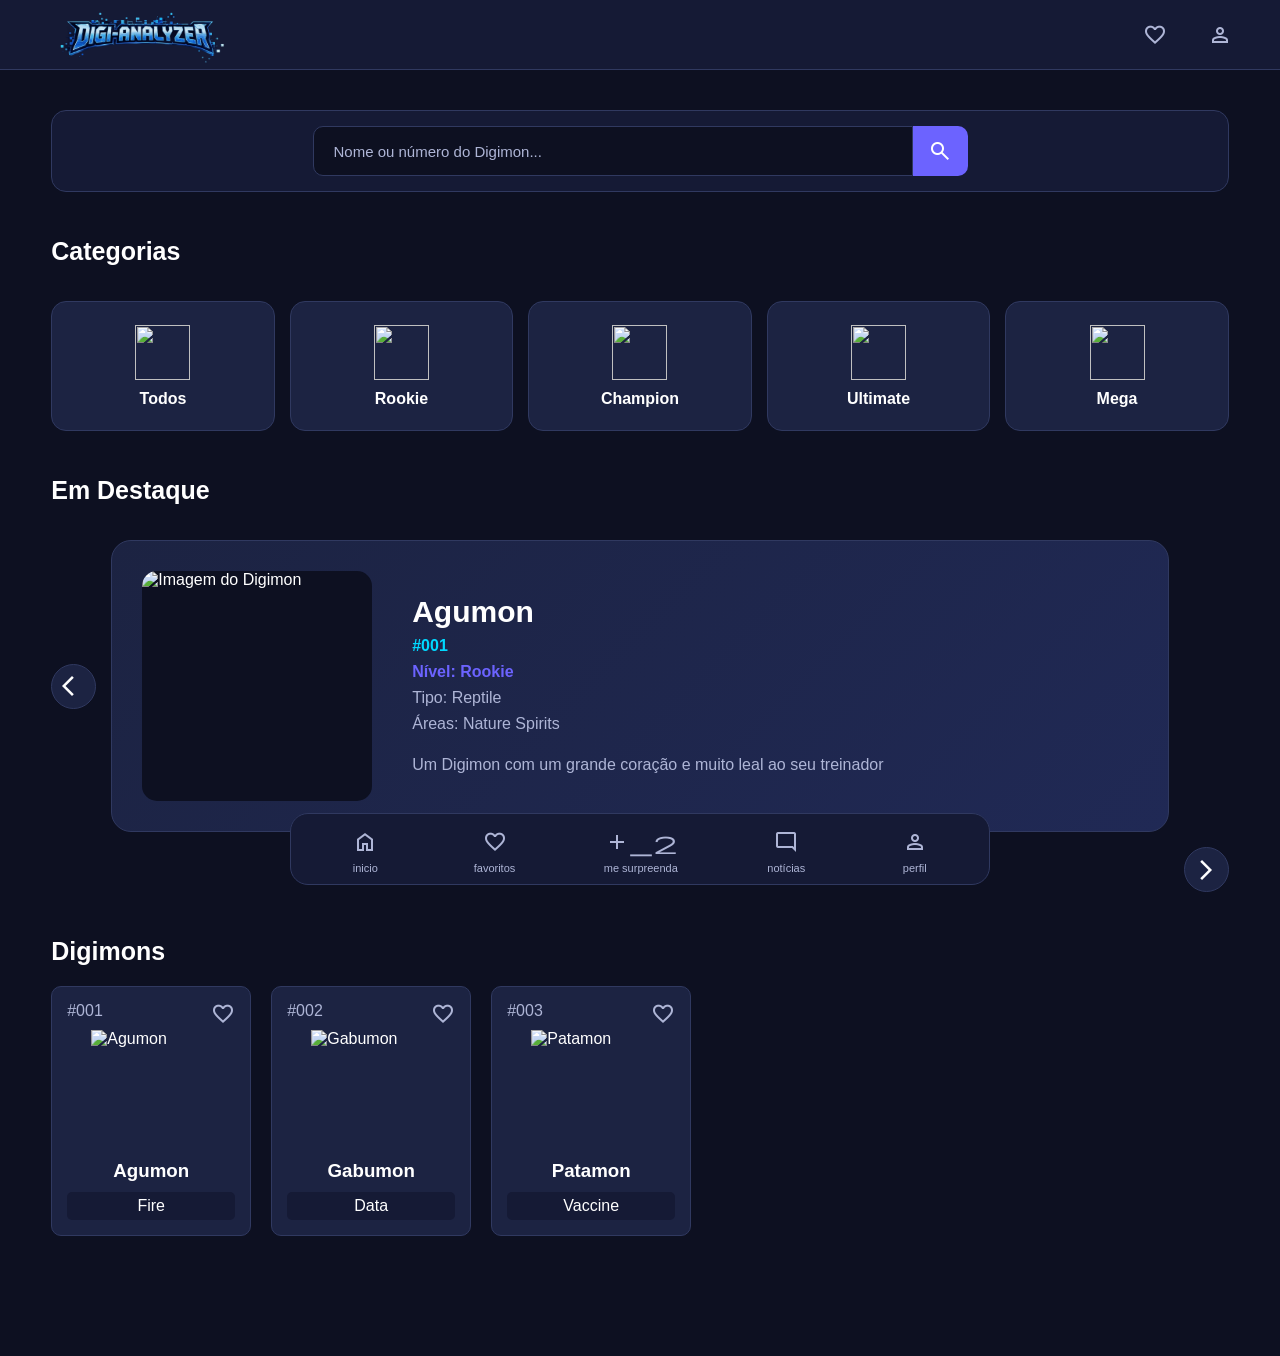
==== src/index.html @ b36a8771 "adicionando css" ====
<!doctype html>
<html lang="pt-BR">
  <head>
    <meta charset="UTF-8" />
    <meta name="viewport" content="width=device-width, initial-scale=1.0" />
    <link
      rel="stylesheet"
      href="https://fonts.googleapis.com/css2?family=Material+Symbols+Outlined"
    />
    <link rel="stylesheet" href="css/index/global.css" />
    <link rel="stylesheet" href="css/index/inicio.css" />
    <link rel="stylesheet" href="css/index/responsivo.css" />
    <title>Digi-Analyzer - Digimon</title>

    <link rel="icon" type="image/png" href="assets/logo_aba_site/logo.png"/>
  </head>

  <body>
    <div class="favorite-person">
      <img src="./assets/logo_site/logodigi.png" alt="logo">

      <ul class="favorite-person-lista">
        <li>
          <a href="#favoritos">
            <span class="material-symbols-outlined">favorite</span>
          </a>
        </li>

        <li>
          <a href="#perfil">
            <span class="material-symbols-outlined">person</span>
          </a>
        </li>
      </ul>
    </div>

    <main class="inicio" id="inicio">
      <div class="content-busca">
        <input type="text" placeholder="Nome ou número do Digimon..." />
        <button type="button" class="material-symbols-outlined">search</button>
      </div>

      <div class="content-categorias">
        <h1>Categorias</h1>

        <div class="categorias">
          <img src="" alt="" />
          <h2>Todos</h2>
        </div>

        <div class="categorias">
          <img src="" alt="" />
          <h2>Rookie</h2>
        </div>

        <div class="categorias">
          <img src="" alt="" />
          <h2>Champion</h2>
        </div>

        <div class="categorias">
          <img src="" alt="" />
          <h2>Ultimate</h2>
        </div>

        <div class="categorias">
          <img src="" alt="" />
          <h2>Mega</h2>
        </div>
      </div>

      <div class="content-destaque">
        <h1>Em Destaque</h1>

        <button type="button" class="material-symbols-outlined">
          arrow_back_ios
        </button>

        <div class="card-destaque">
          <img src="" alt="Imagem do Digimon" />

          <div class="info-destaque">
            <h3>Agumon</h3>
            <p class="id-digimon">#001</p>
            <p class="cat-digimon">Nível: Rookie</p>
            <p>Tipo: Reptile</p>
            <p>Áreas: Nature Spirits</p>
            <p class="descr-digimon">
              Um Digimon com um grande coração e muito leal ao seu treinador
            </p>
          </div>
        </div>

        <div class="indicadores">
          <div class="bolinha ativa"></div>
          <div class="bolinha"></div>
          <div class="bolinha"></div>
        </div>

        <button type="button" class="material-symbols-outlined">
          arrow_forward_ios
        </button>
      </div>

      <div class="content-digimon">
        <h1>Digimons</h1>

        <div class="cards-digimons">
          <a href="./detalhes.html" class="card-digimon">
            <p class="id-digimon">#001</p>
            <span class="material-symbols-outlined">favorite</span>
            <img src="" alt="Agumon">
            <h3 class="nome-digimon">Agumon</h3>
            <div class="atributo">Fire</div>
          </a>

          <a href="detalhes.html" class="card-digimon">
            <p class="id-digimon">#002</p>
            <span class="material-symbols-outlined">favorite</span>
            <img src="" alt="Gabumon">
            <h3 class="nome-digimon">Gabumon</h3>
            <div class="atributo">Data</div>
          </a>

          <a href="./detalhes.html" class="card-digimon">
            <p class="id-digimon">#003</p>
            <span class="material-symbols-outlined">favorite</span>
            <img src="" alt="Patamon" />
            <h3 class="nome-digimon">Patamon</h3>
            <div class="atributo">Vaccine</div>
          </a>
        </div>
      </div>
    </main>

    <nav class="navegacao">
      <ul class="navegacao-lista">
        <li>
          <a class="material-symbols-outlined" href="#inicio">home</a>inicio
        </li>
        <li>
          <a class="material-symbols-outlined" href="#favoritos">favorite</a>favoritos
        </li>
        <li>
          <a class="material-symbols-outlined" href="#surpreenda">add_2</a>me surpreenda
        </li>
        <li>
          <a class="material-symbols-outlined" href="#">mode_comment</a>notícias
        </li>
        <li><a class="material-symbols-outlined" href="#">person</a>perfil</li>
      </ul>
    </nav>

    <script src="./js/script.js"></script>
  </body>
</html>
---- src/css/index/global.css ----
* {
    margin: 0;
    padding: 0;
    box-sizing: border-box;
    font-family: 'Segoe UI', Tahoma, Geneva, Verdana, sans-serif;
}

:root{
--fundo: #0d1021;
--fundo-secundario: #151a35;
--card: #1c2342;
--card-hover: #252e55;

--primaria: #6c63ff;
--secundaria: #00d9ff;

--texto: #ffffff;
--texto-secundario: #aeb5d6;

--borda: #303960;
}

html{
    scroll-behavior: smooth;
}

body{
    background-color: var(--fundo);
    color: var(--texto);
    min-height: 100vh;
}

a{
    text-decoration: none;
    color: inherit;
}

button, input{
    font-family: inherit;
}

button{
    cursor: pointer;
}

img{
    max-width: 100%;
    display: block;
}
---- src/css/index/inicio.css ----
.favorite-person {
    height: 70px;
    padding: 0 40px;
    display: flex;
    align-items: center;
    justify-content: space-between;
    background-color: var(--fundo-secundario);
    border-bottom: 1px solid var(--borda);
    position: sticky;
    top: 0;
    z-index: 100;
}

.favorite-person img {
    width: 200px;
    height: 150px;
    margin-bottom: 15px;
}

.favorite-person-lista {
    display: flex;
    align-items: center;
    gap: 25px;
    list-style: none;
}

.favorite-person-lista a {
    display: flex;
    align-items: center;
    justify-content: center;
    width: 40px;
    height: 40px;
    border-radius: 10px;
    color: var(--texto-secundario);
    transition: 0.2s;
}

.favorite-person-lista a:hover {
    color: var(--secundaria);
    background-color: var(--card);
    transform: translateY(-2px);
}

.inicio {
    width: min(1200px, 92%);
    margin: 0 auto;
    padding: 40px 0 120px;
}

.content-busca {
    width: 100%;
    min-height: 80px;
    display: flex;
    align-items: center;
    justify-content: center;
    background-color: var(--fundo-secundario);
    border: 1px solid var(--borda);
    border-radius: 15px;
    padding: 15px;
}

.content-busca input {
    width: min(600px, 80%);
    height: 50px;
    padding: 0 20px;
    border: 1px solid var(--borda);
    border-radius: 10px 0 0 10px;
    background-color: var(--fundo);
    color: var(--texto);
    outline: none;
    font-size: 15px;
    transition: 0.2s;
}

.content-busca input::placeholder {
    color: var(--texto-secundario);
}

.content-busca input:focus {
    border-color: var(--secundaria);
    box-shadow: 0 0 0 2px rgba(0, 217, 255, 0.1);
}

.content-busca button {
    width: 55px;
    height: 50px;
    border: none;
    border-radius: 0 10px 10px 0;
    background-color: var(--primaria);
    color: white;
    cursor: pointer;
    transition: 0.2s;
}

.content-busca button:hover {
    background-color: var(--secundaria);
    color: var(--fundo);
}

.content-categorias, .content-destaque, .content-digimon {
    margin-top: 45px;
}

.content-categorias h1, .content-destaque h1, .content-digimon h1 {
    margin-bottom: 20px;
    font-size: 25px;
    font-weight: 700;
}

.content-categorias {
    display: flex;
    flex-wrap: wrap;
    gap: 15px;
}

.content-categorias > h1 {
    width: 100%;
}

.categorias {
    flex: 1;
    min-width: 140px;
    height: 130px;
    display: flex;
    flex-direction: column;
    align-items: center;
    justify-content: center;
    gap: 10px;
    background-color: var(--card);
    border: 1px solid var(--borda);
    border-radius: 15px;
    cursor: pointer;
    transition: 0.25s;
}

.categorias img {
    width: 55px;
    height: 55px;
    object-fit: contain;
}

.categorias h2 {
    font-size: 16px;
    font-weight: 600;
}

.categorias:hover {
    background-color: var(--card-hover);
    border-color: var(--primaria);
    transform: translateY(-5px);
}

.content-destaque {
    position: relative;
    display: grid;
    grid-template-columns: 45px 1fr 45px;
    align-items: center;
    gap: 15px;
}

.content-destaque > h1 {
    grid-column: 1 / -1;
}

.card-destaque {
    grid-column: 2;
    min-height: 280px;
    display: flex;
    align-items: center;
    padding: 30px;
    gap: 40px;
    background: linear-gradient(135deg, var(--card), #202955);
    border: 1px solid var(--borda);
    border-radius: 20px;
    overflow: hidden;
}

.card-destaque > img {
    width: 230px;
    height: 230px;
    object-fit: contain;
    background-color: var(--fundo);
    border-radius: 15px;
}

.info-destaque {
    flex: 1;
}

.info-destaque h3 {
    font-size: 30px;
    margin-bottom: 5px;
}

.info-destaque p {
    color: var(--texto-secundario);
    margin-top: 8px;
}

.info-destaque .id-digimon {
    color: var(--secundaria);
    font-weight: 600;
}

.info-destaque .cat-digimon {
    color: var(--primaria);
    font-weight: 600;
}

.info-destaque .descr-digimon {
    margin-top: 20px;
    line-height: 1.5;
}

.content-destaque > button {
    width: 45px;
    height: 45px;
    border: 1px solid var(--borda);
    border-radius: 50%;
    background-color: var(--card);
    color: var(--texto);
    cursor: pointer;
    transition: 0.2s;
}

.content-destaque > button:first-of-type {
    grid-column: 1;
}

.content-destaque > button:last-of-type {
    grid-column: 3;
}

.content-destaque > button:hover {
    background-color: var(--primaria);
    border-color: var(--primaria);
}

.indicadores {
    grid-column: 2;
    display: flex;
    justify-content: center;
    gap: 8px;
    margin-top: 10px;
}

.bolinha {
    width: 8px;
    height: 8px;
    border-radius: 50%;
    background-color: var(--borda);
    transition: 0.2s;
}

.bolinha.ativa {
    width: 22px;
    border-radius: 10px;
    background-color: var(--secundaria);
}

.cards-digimons {
    display: flex;
    flex-wrap: wrap;
    gap: 20px;
}

.card-digimon {
    width: 200px;
    padding: 15px;
    border: 1px solid var(--borda);
    border-radius: 10px;
    background-color: var(--card);
    text-decoration: none;
    color: var(--texto);
    position: relative;
    transition: 0.2s;
}

.card-digimon:hover {
    border-color: var(--primaria);
    transform: translateY(-3px);
}

.card-digimon .id-digimon {
    margin-bottom: 10px;
    color: var(--texto-secundario);
}

.card-digimon span {
    position: absolute;
    right: 15px;
    top: 15px;
    color: var(--texto-secundario);
}

.card-digimon img {
    display: block;
    width: 120px;
    height: 120px;
    object-fit: contain;
    margin: 10px auto;
}

.card-digimon .nome-digimon {
    text-align: center;
    margin: 10px 0;
}

.card-digimon .atributo {
    text-align: center;
    border-radius: 5px;
    padding: 5px;
    background-color: var(--fundo-secundario);
}

.navegacao {
    position: fixed;
    left: 50%;
    bottom: 15px;
    transform: translateX(-50%);
    width: min(700px, 90%);
    background-color: var(--fundo-secundario);
    border: 1px solid var(--borda);
    border-radius: 18px;
    padding: 10px;
    z-index: 200;
    backdrop-filter: blur(10px);
}

.navegacao-lista {
    display: flex;
    justify-content: space-around;
    align-items: center;
    list-style: none;
}

.navegacao-lista li {
    display: flex;
    flex-direction: column;
    align-items: center;
    gap: 3px;
    color: var(--texto-secundario);
    font-size: 11px;
}

.navegacao-lista a {
    width: 40px;
    height: 35px;
    display: flex;
    justify-content: center;
    align-items: center;
    border-radius: 10px;
    color: var(--texto-secundario);
    transition: 0.2s;
}

.navegacao-lista a:hover {
    color: var(--secundaria);
    background-color: var(--card);
}
---- src/css/index/responsivo.css ----
@media (max-width: 900px) {
    .inicio {
        width: 90%;
    }

    .cards-digimons {
        grid-template-columns: repeat(2, 1fr);
    }

    .card-destaque {
        padding: 20px;
        gap: 25px;
    }

    .card-destaque>img {
        width: 180px;
        height: 180px;
    }
}

@media (max-width: 600px) {
    .favorite-person {
        height: 60px;
        padding: 0 20px;
    }

    .favorite-person h1 {
        font-size: 20px;
    }

    .favorite-person-lista {
        gap: 5px;
    }

    .inicio {
        width: 92%;
        padding-top: 25px;
    }


    .content-busca {
        padding: 10px;
    }

    .content-busca input {
        width: calc(100% - 50px);
        padding: 0 12px;
        font-size: 13px;
    }

    .content-busca button {
        width: 50px;
    }


    .categorias {
        min-width: calc(50% - 8px);
        height: 110px;
    }


    .content-destaque {
        display: flex;
        flex-wrap: wrap;
        justify-content: center;
    }

    .content-destaque>h1 {
        width: 100%;
    }

    .card-destaque {
        width: 100%;
        flex-direction: column;
        text-align: center;
        padding: 20px;
        gap: 15px;
    }

    .card-destaque>img {
        width: 160px;
        height: 160px;
    }

    .info-destaque h3 {
        font-size: 25px;
    }

    .content-destaque>button {
        width: 40px;
        height: 40px;
    }

    .indicadores {
        width: 100%;
        order: 5;
    }


    .cards-digimons {
        grid-template-columns: 1fr;
    }

    .card-digimon {
        min-height: 280px;
    }


    .navegacao {
        bottom: 8px;
        width: 94%;
    }

    .navegacao-lista li {
        font-size: 9px;
    }

    .navegacao-lista a {
        width: 35px;
        height: 30px;
    }
}
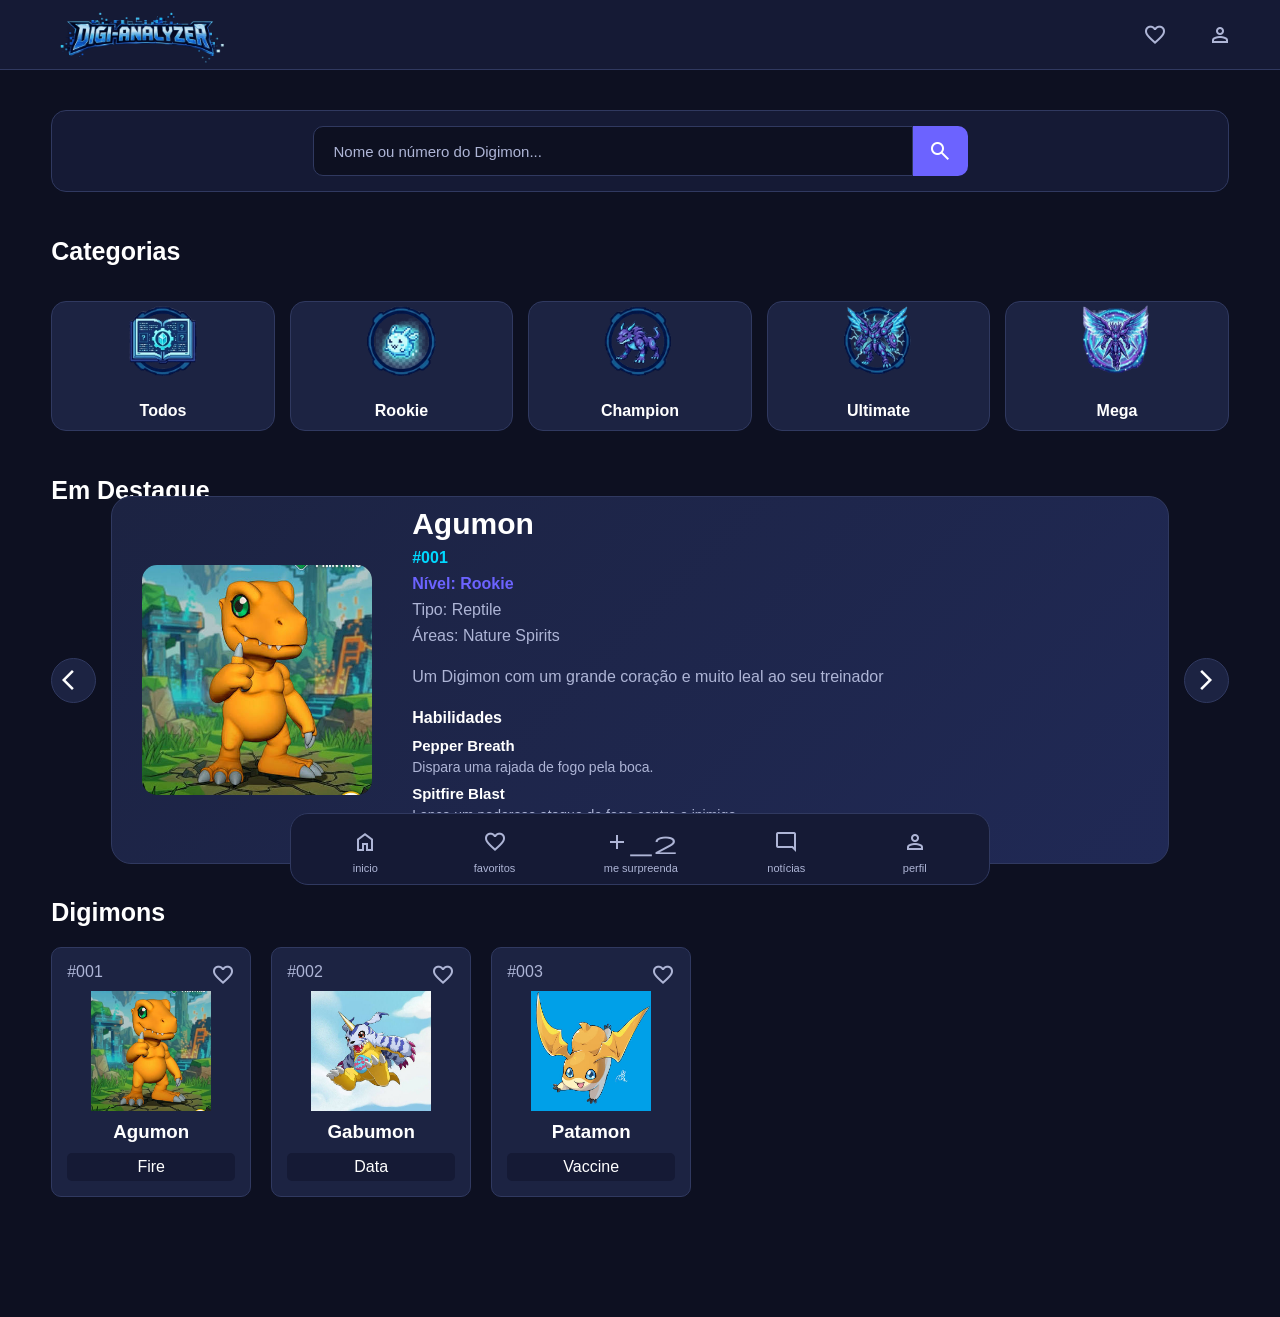
==== commit 0973c0dd: "adicionando imagens e melhorando css" ====
--- a/src/index.html
+++ b/src/index.html
@@ -12,12 +12,12 @@
     <link rel="stylesheet" href="css/index/responsivo.css" />
     <title>Digi-Analyzer - Digimon</title>
 
-    <link rel="icon" type="image/png" href="assets/logo_aba_site/logo.png"/>
+    <link rel="icon" type="image/png" href="assets/logo_aba_site/logo.png" />
   </head>
 
   <body>
     <div class="favorite-person">
-      <img src="./assets/logo_site/logodigi.png" alt="logo">
+      <img src="./assets/logo_site/logodigi.png" alt="logo" />
 
       <ul class="favorite-person-lista">
         <li>
@@ -44,27 +44,27 @@
         <h1>Categorias</h1>
 
         <div class="categorias">
-          <img src="" alt="" />
+          <img src="./assets/categorias/todos.png" alt="todos" />
           <h2>Todos</h2>
         </div>
 
         <div class="categorias">
-          <img src="" alt="" />
+          <img src="./assets/categorias/rookie.png" alt="Rookie" />
           <h2>Rookie</h2>
         </div>
 
         <div class="categorias">
-          <img src="" alt="" />
+          <img src="./assets/categorias/champion.png" alt="Champion" />
           <h2>Champion</h2>
         </div>
 
         <div class="categorias">
-          <img src="" alt="" />
+          <img src="./assets/categorias/ultimate.png" alt="Ultimate" />
           <h2>Ultimate</h2>
         </div>
 
         <div class="categorias">
-          <img src="" alt="" />
+          <img src="./assets/categorias/mega.png" alt="Mega" />
           <h2>Mega</h2>
         </div>
       </div>
@@ -77,7 +77,7 @@
         </button>
 
         <div class="card-destaque">
-          <img src="" alt="Imagem do Digimon" />
+          <img src="./assets/images/agumon.png" alt="Imagem do Digimon" />
 
           <div class="info-destaque">
             <h3>Agumon</h3>
@@ -88,6 +88,21 @@
             <p class="descr-digimon">
               Um Digimon com um grande coração e muito leal ao seu treinador
             </p>
+
+            <div class="habilidades">
+              <h4>Habilidades</h4>
+
+              <div class="habilidade">
+                <h5>Pepper Breath</h5>
+                <p>Dispara uma rajada de fogo pela boca.</p>
+              </div>
+
+              <div class="habilidade">
+                <h5>Spitfire Blast</h5>
+                <p>Lança um poderoso ataque de fogo contra o inimigo.</p>
+              </div>
+            </div>
+            
           </div>
         </div>
 
@@ -109,7 +124,7 @@
           <a href="./detalhes.html" class="card-digimon">
             <p class="id-digimon">#001</p>
             <span class="material-symbols-outlined">favorite</span>
-            <img src="" alt="Agumon">
+            <img src="./assets/images/agumon.png" alt="Agumon" />
             <h3 class="nome-digimon">Agumon</h3>
             <div class="atributo">Fire</div>
           </a>
@@ -117,7 +132,7 @@
           <a href="detalhes.html" class="card-digimon">
             <p class="id-digimon">#002</p>
             <span class="material-symbols-outlined">favorite</span>
-            <img src="" alt="Gabumon">
+            <img src="./assets/images/gabumon.png" alt="Gabumon" />
             <h3 class="nome-digimon">Gabumon</h3>
             <div class="atributo">Data</div>
           </a>
@@ -125,7 +140,7 @@
           <a href="./detalhes.html" class="card-digimon">
             <p class="id-digimon">#003</p>
             <span class="material-symbols-outlined">favorite</span>
-            <img src="" alt="Patamon" />
+            <img src="./assets/images/patamon.png" alt="Patamon" />
             <h3 class="nome-digimon">Patamon</h3>
             <div class="atributo">Vaccine</div>
           </a>
@@ -139,10 +154,12 @@
           <a class="material-symbols-outlined" href="#inicio">home</a>inicio
         </li>
         <li>
-          <a class="material-symbols-outlined" href="#favoritos">favorite</a>favoritos
+          <a class="material-symbols-outlined" href="#favoritos">favorite</a
+          >favoritos
         </li>
         <li>
-          <a class="material-symbols-outlined" href="#surpreenda">add_2</a>me surpreenda
+          <a class="material-symbols-outlined" href="#surpreenda">add_2</a>me
+          surpreenda
         </li>
         <li>
           <a class="material-symbols-outlined" href="#">mode_comment</a>notícias
--- a/src/css/index/inicio.css
+++ b/src/css/index/inicio.css
@@ -134,14 +134,16 @@
 }
 
 .categorias img {
-    width: 55px;
-    height: 55px;
+    width: 200px;
+    height: 200px;
     object-fit: contain;
+    overflow: hidden;
 }
 
 .categorias h2 {
     font-size: 16px;
     font-weight: 600;
+    margin-bottom: 10px;
 }
 
 .categorias:hover {
@@ -154,6 +156,7 @@
     position: relative;
     display: grid;
     grid-template-columns: 45px 1fr 45px;
+    grid-template-rows: auto 280px auto;
     align-items: center;
     gap: 15px;
 }
@@ -164,6 +167,7 @@
 
 .card-destaque {
     grid-column: 2;
+    grid-row: 2;
     min-height: 280px;
     display: flex;
     align-items: center;
@@ -185,6 +189,7 @@
 
 .info-destaque {
     flex: 1;
+    margin-top: -20px;
 }
 
 .info-destaque h3 {
@@ -212,6 +217,28 @@
     line-height: 1.5;
 }
 
+.habilidades {
+    margin-top: 20px;
+}
+
+.habilidades h4 {
+    margin-bottom: 10px;
+}
+
+.habilidade {
+    margin-bottom: 10px;
+}
+
+.habilidade h5 {
+    margin-bottom: 5px;
+    font-size: 15px;
+}
+
+.habilidade p {
+    margin-top: 0;
+    font-size: 14px;
+}
+
 .content-destaque > button {
     width: 45px;
     height: 45px;
@@ -225,10 +252,12 @@
 
 .content-destaque > button:first-of-type {
     grid-column: 1;
+    grid-row: 2;
 }
 
 .content-destaque > button:last-of-type {
     grid-column: 3;
+    grid-row: 2;
 }
 
 .content-destaque > button:hover {
@@ -242,6 +271,7 @@
     justify-content: center;
     gap: 8px;
     margin-top: 10px;
+    grid-row: 3;
 }
 
 .bolinha {
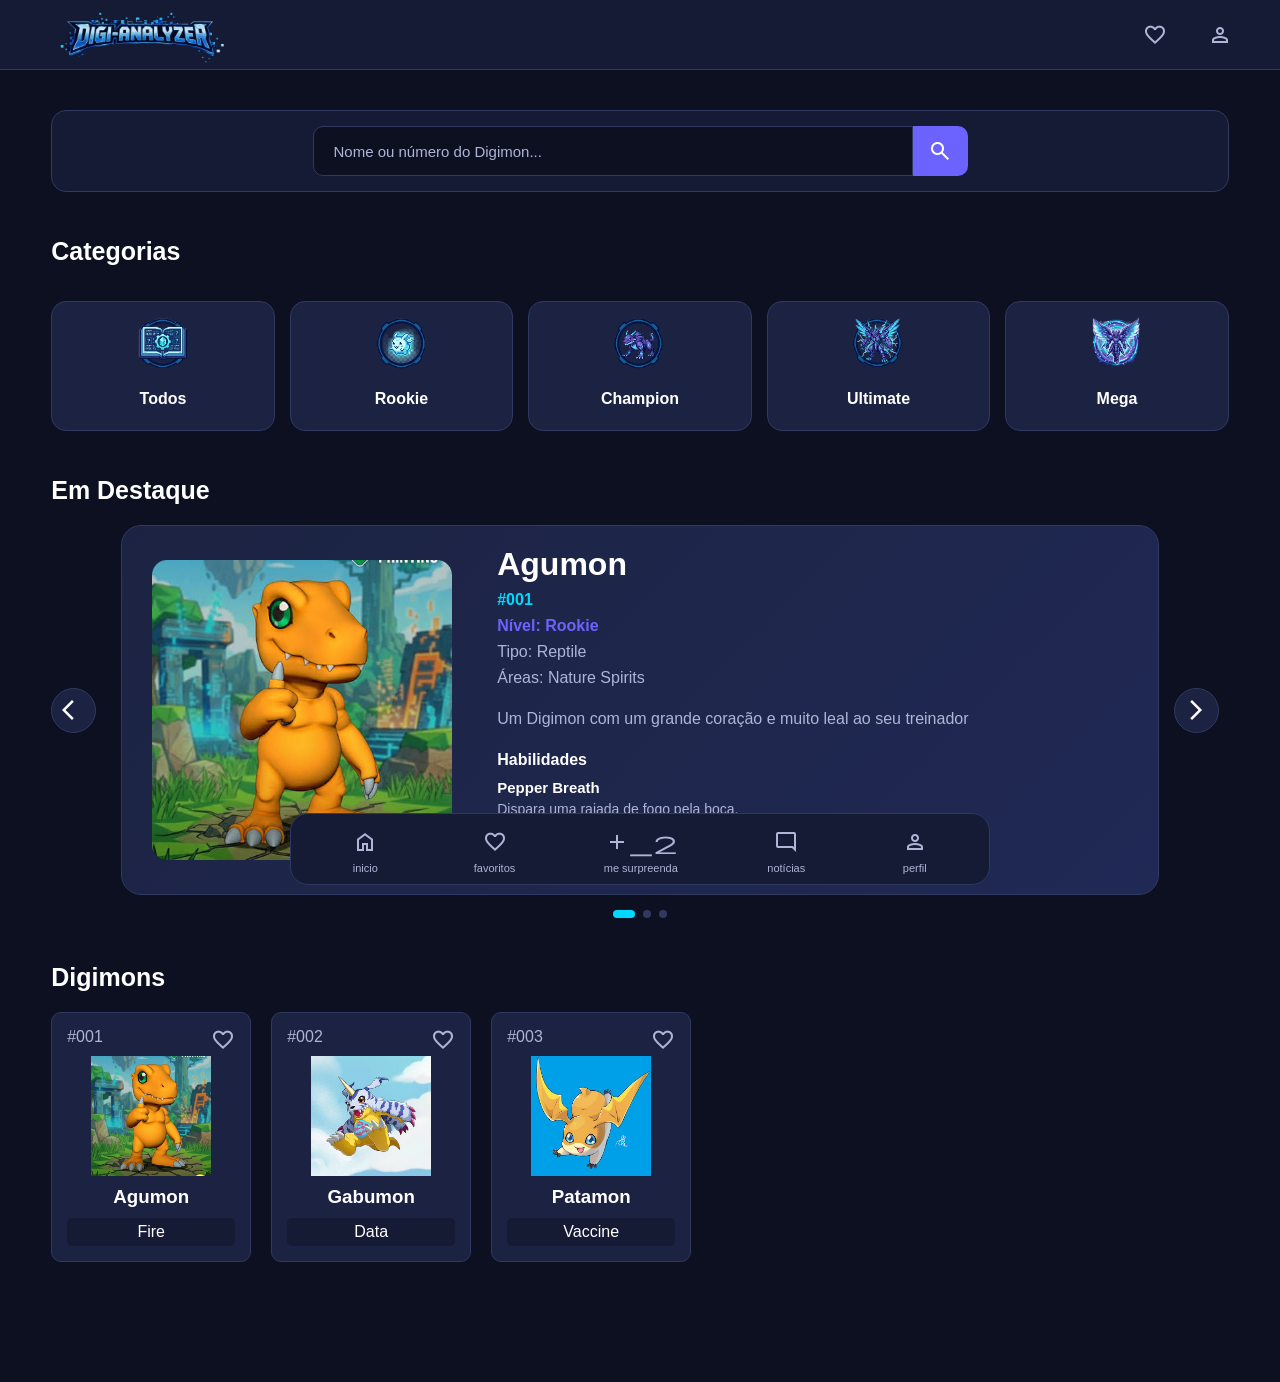
==== commit b4f8e6de: "ajustando responsividade das páginas e adicionando o css do detalhes.html" ====
--- a/src/index.html
+++ b/src/index.html
@@ -72,7 +72,7 @@
       <div class="content-destaque">
         <h1>Em Destaque</h1>
 
-        <button type="button" class="material-symbols-outlined">
+        <button type="button" class="material-symbols-outlined botao-anterior">
           arrow_back_ios
         </button>
 
@@ -83,8 +83,8 @@
             <h3>Agumon</h3>
             <p class="id-digimon">#001</p>
             <p class="cat-digimon">Nível: Rookie</p>
-            <p>Tipo: Reptile</p>
-            <p>Áreas: Nature Spirits</p>
+            <p class="tipo-digimon">Tipo: Reptile</p>
+            <p class="areas-digimon">Áreas: Nature Spirits</p>
             <p class="descr-digimon">
               Um Digimon com um grande coração e muito leal ao seu treinador
             </p>
@@ -112,7 +112,7 @@
           <div class="bolinha"></div>
         </div>
 
-        <button type="button" class="material-symbols-outlined">
+        <button type="button" class="material-symbols-outlined botao-proximo">
           arrow_forward_ios
         </button>
       </div>
@@ -170,4 +170,4 @@
 
     <script src="./js/script.js"></script>
   </body>
-</html>
+</html>
--- a/src/css/index/inicio.css
+++ b/src/css/index/inicio.css
@@ -134,10 +134,9 @@
 }
 
 .categorias img {
-    width: 200px;
-    height: 200px;
+    width: 65px;
+    height: 65px;
     object-fit: contain;
-    overflow: hidden;
 }
 
 .categorias h2 {
@@ -155,24 +154,28 @@
 .content-destaque {
     position: relative;
     display: grid;
-    grid-template-columns: 45px 1fr 45px;
-    grid-template-rows: auto 280px auto;
-    align-items: center;
-    gap: 15px;
+    grid-template-columns: 55px minmax(0, 1fr) 55px;
+    grid-template-rows: auto 370px auto;
+    align-items: center;
+    column-gap: 15px;
+    row-gap: 15px;
 }
 
 .content-destaque > h1 {
-    grid-column: 1 / -1;
+    grid-column: 1 / 4;
+    grid-row: 1;
+    margin: 0 0 5px;
 }
 
 .card-destaque {
     grid-column: 2;
     grid-row: 2;
-    min-height: 280px;
+    width: 100%;
+    height: 370px;
     display: flex;
     align-items: center;
     padding: 30px;
-    gap: 40px;
+    gap: 45px;
     background: linear-gradient(135deg, var(--card), #202955);
     border: 1px solid var(--borda);
     border-radius: 20px;
@@ -180,8 +183,9 @@
 }
 
 .card-destaque > img {
-    width: 230px;
-    height: 230px;
+    width: 300px;
+    height: 300px;
+    flex-shrink: 0;
     object-fit: contain;
     background-color: var(--fundo);
     border-radius: 15px;
@@ -189,11 +193,11 @@
 
 .info-destaque {
     flex: 1;
-    margin-top: -20px;
+    min-width: 0;
 }
 
 .info-destaque h3 {
-    font-size: 30px;
+    font-size: 32px;
     margin-bottom: 5px;
 }
 
@@ -267,11 +271,11 @@
 
 .indicadores {
     grid-column: 2;
+    grid-row: 3;
     display: flex;
     justify-content: center;
     gap: 8px;
-    margin-top: 10px;
-    grid-row: 3;
+    margin-top: 0;
 }
 
 .bolinha {
--- a/src/css/index/responsivo.css
+++ b/src/css/index/responsivo.css
@@ -3,112 +3,252 @@
         width: 90%;
     }
 
-    .cards-digimons {
-        grid-template-columns: repeat(2, 1fr);
+    .favorite-person {
+        padding: 0 25px;
+    }
+
+    .favorite-person img {
+        width: 170px;
+        height: 130px;
+    }
+
+    .categorias {
+        min-width: 130px;
+    }
+
+    .categorias img {
+        width: 65px;
+        height: 65px;
+    }
+
+    .content-destaque {
+        grid-template-columns: 45px minmax(0, 1fr) 45px;
+        grid-template-rows: auto 330px auto;
     }
 
     .card-destaque {
+        height: 330px;
         padding: 20px;
         gap: 25px;
     }
 
-    .card-destaque>img {
-        width: 180px;
-        height: 180px;
+    .card-destaque > img {
+        width: 260px;
+        height: 260px;
+    }
+
+    .info-destaque h3 {
+        font-size: 28px;
+    }
+
+    .info-destaque .descr-digimon {
+        margin-top: 15px;
+    }
+
+    .habilidades {
+        margin-top: 15px;
+    }
+
+    .cards-digimons {
+        display: grid;
+        grid-template-columns: repeat(3, 1fr);
+        gap: 15px;
+    }
+
+    .card-digimon {
+        width: 100%;
+    }
+
+    .card-digimon img {
+        width: 110px;
+        height: 110px;
     }
 }
 
 @media (max-width: 600px) {
     .favorite-person {
         height: 60px;
-        padding: 0 20px;
-    }
-
-    .favorite-person h1 {
-        font-size: 20px;
+        padding: 0 15px;
+    }
+
+    .favorite-person img {
+        width: 145px;
+        height: 105px;
+        margin-bottom: 8px;
     }
 
     .favorite-person-lista {
-        gap: 5px;
+        gap: 4px;
+    }
+
+    .favorite-person-lista a {
+        width: 35px;
+        height: 35px;
     }
 
     .inicio {
         width: 92%;
         padding-top: 25px;
-    }
-
+        padding-bottom: 110px;
+    }
 
     .content-busca {
-        padding: 10px;
+        min-height: 65px;
+        padding: 8px;
     }
 
     .content-busca input {
-        width: calc(100% - 50px);
+        width: calc(100% - 48px);
+        height: 45px;
         padding: 0 12px;
         font-size: 13px;
     }
 
     .content-busca button {
-        width: 50px;
-    }
-
+        width: 48px;
+        height: 45px;
+    }
+
+    .content-categorias h1, .content-destaque h1, .content-digimon h1 {
+        font-size: 23px;
+    }
+
+    .content-categorias {
+        gap: 10px;
+    }
 
     .categorias {
-        min-width: calc(50% - 8px);
-        height: 110px;
-    }
-
+        min-width: calc(50% - 5px);
+        height: 120px;
+    }
+
+    .categorias img {
+        width: 65px;
+        height: 65px;
+    }
+
+    .categorias h2 {
+        font-size: 14px;
+        margin-bottom: 5px;
+    }
 
     .content-destaque {
-        display: flex;
-        flex-wrap: wrap;
+        grid-template-columns: 40px minmax(0, 1fr) 40px;
+        grid-template-rows: auto auto auto;
+        column-gap: 8px;
+        row-gap: 10px;
+    }
+
+    .content-destaque > h1 {
+        grid-column: 1 / 4;
+        grid-row: 1;
+    }
+
+    .card-destaque {
+        grid-column: 2;
+        grid-row: 2;
+        width: 100%;
+        height: auto;
+        min-height: 0;
+        padding: 20px 15px;
+        flex-direction: column;
         justify-content: center;
-    }
-
-    .content-destaque>h1 {
-        width: 100%;
-    }
-
-    .card-destaque {
-        width: 100%;
-        flex-direction: column;
+        gap: 12px;
         text-align: center;
-        padding: 20px;
-        gap: 15px;
-    }
-
-    .card-destaque>img {
-        width: 160px;
-        height: 160px;
+    }
+
+    .card-destaque > img {
+        width: 190px;
+        height: 190px;
+    }
+
+    .info-destaque {
+        width: 100%;
+        margin-top: 0;
     }
 
     .info-destaque h3 {
-        font-size: 25px;
-    }
-
-    .content-destaque>button {
-        width: 40px;
-        height: 40px;
+        font-size: 26px;
+    }
+
+    .info-destaque p {
+        font-size: 13px;
+    }
+
+    .info-destaque .descr-digimon {
+        margin-top: 15px;
+        line-height: 1.4;
+    }
+
+    .habilidades {
+        width: 100%;
+        margin-top: 15px;
+        text-align: left;
+    }
+
+    .habilidade {
+        margin-bottom: 8px;
+    }
+
+    .habilidade h5 {
+        font-size: 14px;
+    }
+
+    .habilidade p {
+        font-size: 12px;
+    }
+
+    .content-destaque > button {
+        width: 38px;
+        height: 38px;
+    }
+
+    .content-destaque > button:first-of-type {
+        grid-column: 1;
+        grid-row: 2;
+    }
+
+    .content-destaque > button:last-of-type {
+        grid-column: 3;
+        grid-row: 2;
     }
 
     .indicadores {
-        width: 100%;
-        order: 5;
-    }
-
+        grid-column: 1 / 4;
+        grid-row: 3;
+        width: 100%;
+        margin-top: 0;
+    }
 
     .cards-digimons {
-        grid-template-columns: 1fr;
+        display: grid;
+        grid-template-columns: repeat(2, minmax(0, 1fr));
+        gap: 12px;
     }
 
     .card-digimon {
-        min-height: 280px;
-    }
-
+        width: 100%;
+        min-height: 270px;
+        padding: 12px;
+    }
+
+    .card-digimon img {
+        width: 120px;
+        height: 120px;
+    }
+
+    .card-digimon .nome-digimon {
+        font-size: 18px;
+    }
+
+    .card-digimon .atributo {
+        font-size: 10px;
+    }
 
     .navegacao {
         bottom: 8px;
         width: 94%;
+        padding: 7px;
     }
 
     .navegacao-lista li {
@@ -119,4 +259,106 @@
         width: 35px;
         height: 30px;
     }
+}
+
+@media (max-width: 400px) {
+    .favorite-person {
+        padding: 0 10px;
+    }
+
+    .favorite-person img {
+        width: 125px;
+        height: 90px;
+    }
+
+    .favorite-person-lista {
+        gap: 2px;
+    }
+
+    .favorite-person-lista a {
+        width: 32px;
+        height: 32px;
+    }
+
+    .inicio {
+        width: 94%;
+    }
+
+    .content-categorias h1, .content-destaque h1, .content-digimon h1 {
+        font-size: 21px;
+    }
+
+    .categorias {
+        min-width: calc(50% - 5px);
+        height: 105px;
+    }
+
+    .categorias img {
+        width: 55px;
+        height: 55px;
+    }
+
+    .categorias h2 {
+        font-size: 13px;
+    }
+
+    .content-destaque {
+        grid-template-columns: 32px minmax(0, 1fr) 32px;
+    }
+
+    .card-destaque {
+        padding: 15px 10px;
+    }
+
+    .card-destaque > img {
+        width: 155px;
+        height: 155px;
+    }
+
+    .info-destaque h3 {
+        font-size: 23px;
+    }
+
+    .info-destaque p {
+        font-size: 12px;
+    }
+
+    .info-destaque .descr-digimon {
+        font-size: 12px;
+    }
+
+    .habilidade h5 {
+        font-size: 13px;
+    }
+
+    .habilidade p {
+        font-size: 11px;
+    }
+
+    .content-destaque > button {
+        width: 32px;
+        height: 32px;
+    }
+
+    .cards-digimons {
+        grid-template-columns: 1fr;
+        gap: 12px;
+    }
+
+    .card-digimon {
+        min-height: 250px;
+    }
+
+    .navegacao {
+        width: 96%;
+    }
+
+    .navegacao-lista li {
+        font-size: 8px;
+    }
+
+    .navegacao-lista a {
+        width: 30px;
+        height: 28px;
+    }
 }
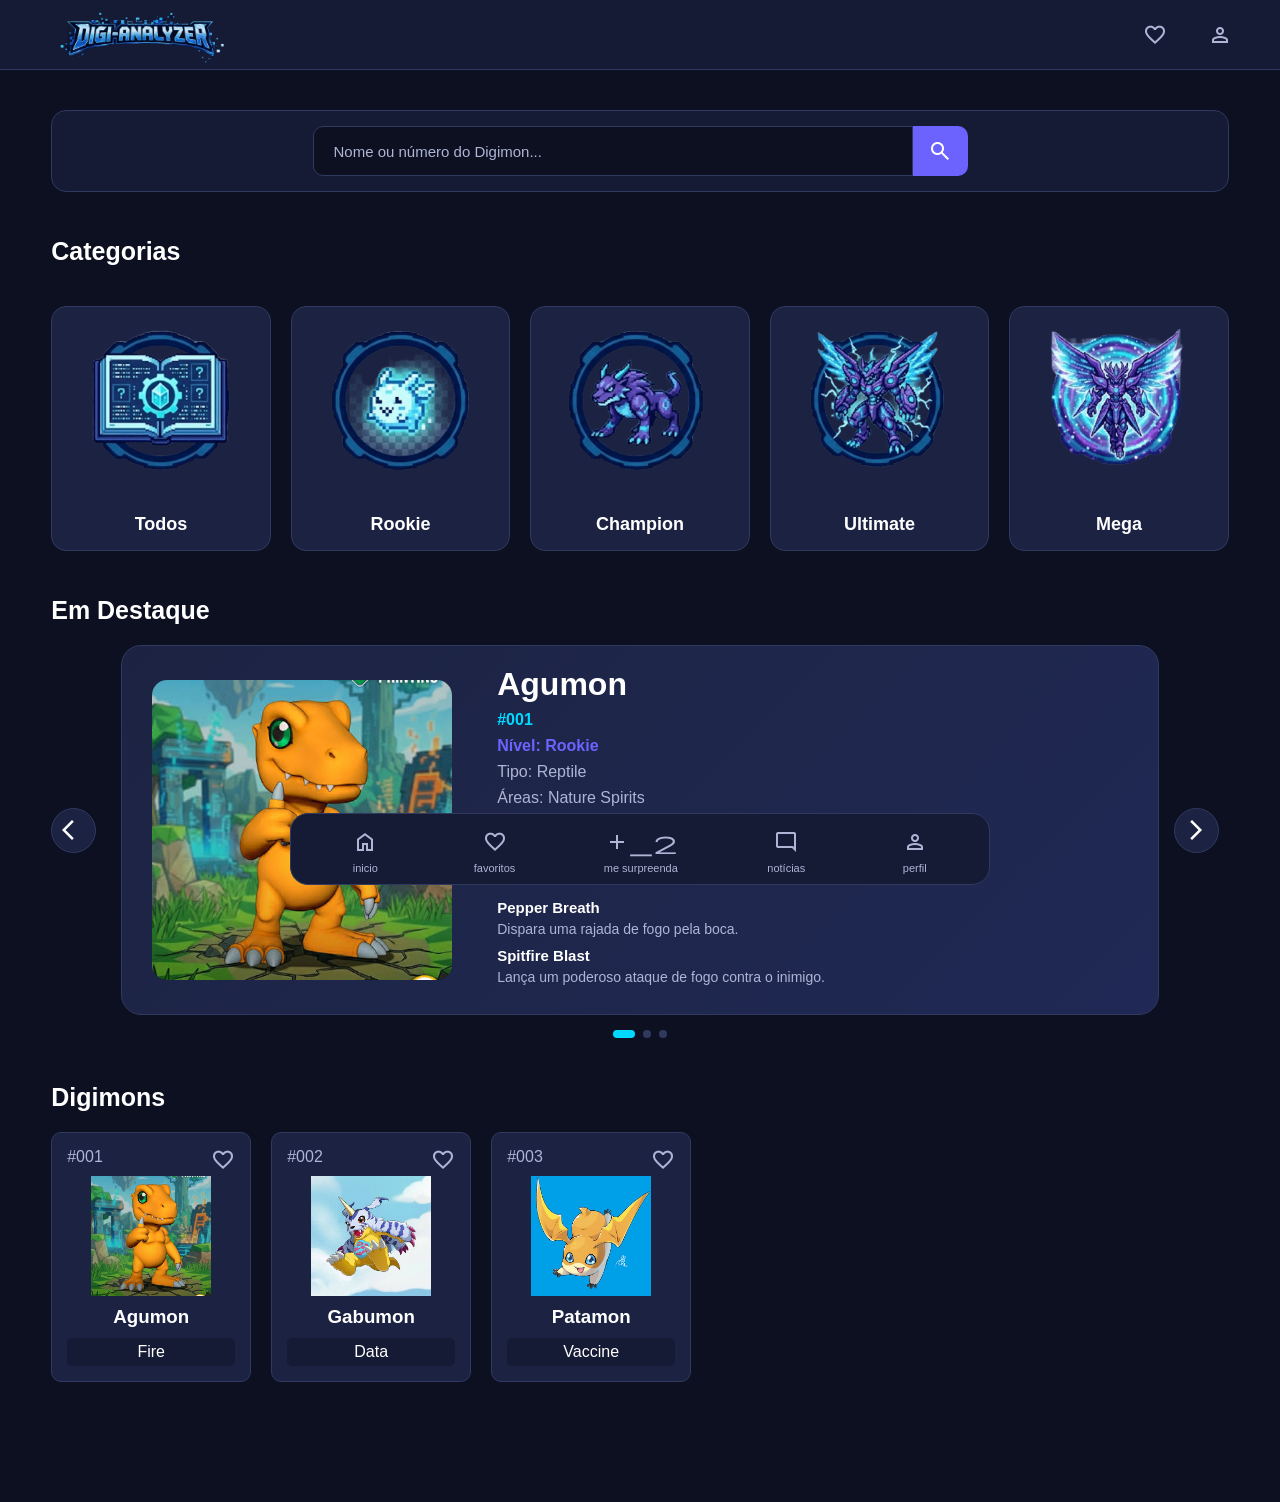
==== commit b46efb07: "finalizando a página de categorias e ajustando o design responsivo" ====
--- a/src/index.html
+++ b/src/index.html
@@ -7,7 +7,7 @@
       rel="stylesheet"
       href="https://fonts.googleapis.com/css2?family=Material+Symbols+Outlined"
     />
-    <link rel="stylesheet" href="css/index/global.css" />
+    <link rel="stylesheet" href="css/global.css" />
     <link rel="stylesheet" href="css/index/inicio.css" />
     <link rel="stylesheet" href="css/index/responsivo.css" />
     <title>Digi-Analyzer - Digimon</title>
@@ -41,32 +41,32 @@
       </div>
 
       <div class="content-categorias">
-        <h1>Categorias</h1>
-
-        <div class="categorias">
-          <img src="./assets/categorias/todos.png" alt="todos" />
-          <h2>Todos</h2>
-        </div>
-
-        <div class="categorias">
-          <img src="./assets/categorias/rookie.png" alt="Rookie" />
-          <h2>Rookie</h2>
-        </div>
-
-        <div class="categorias">
-          <img src="./assets/categorias/champion.png" alt="Champion" />
-          <h2>Champion</h2>
-        </div>
-
-        <div class="categorias">
-          <img src="./assets/categorias/ultimate.png" alt="Ultimate" />
-          <h2>Ultimate</h2>
-        </div>
-
-        <div class="categorias">
-          <img src="./assets/categorias/mega.png" alt="Mega" />
-          <h2>Mega</h2>
-        </div>
+          <h1>Categorias</h1>
+      
+          <a href="categorias.html?nivel=todos" class="categorias">
+              <img src="./assets/categorias/todos.png" alt="Todos">
+              <h2>Todos</h2>
+          </a>
+        
+          <a href="categorias.html?nivel=rookie" class="categorias">
+              <img src="./assets/categorias/rookie.png" alt="Rookie">
+              <h2>Rookie</h2>
+          </a>
+        
+          <a href="categorias.html?nivel=champion" class="categorias">
+              <img src="./assets/categorias/champion.png" alt="Champion">
+              <h2>Champion</h2>
+          </a>
+        
+          <a href="categorias.html?nivel=ultimate" class="categorias">
+              <img src="./assets/categorias/ultimate.png" alt="Ultimate">
+              <h2>Ultimate</h2>
+          </a>
+        
+          <a href="categorias.html?nivel=mega" class="categorias">
+              <img src="./assets/categorias/mega.png" alt="Mega">
+              <h2>Mega</h2>
+          </a>
       </div>
 
       <div class="content-destaque">
@@ -121,7 +121,7 @@
         <h1>Digimons</h1>
 
         <div class="cards-digimons">
-          <a href="./detalhes.html" class="card-digimon">
+          <a href="./detalhes.html?id=001" class="card-digimon">
             <p class="id-digimon">#001</p>
             <span class="material-symbols-outlined">favorite</span>
             <img src="./assets/images/agumon.png" alt="Agumon" />
@@ -129,7 +129,7 @@
             <div class="atributo">Fire</div>
           </a>
 
-          <a href="detalhes.html" class="card-digimon">
+          <a href="detalhes.html?id=002" class="card-digimon">
             <p class="id-digimon">#002</p>
             <span class="material-symbols-outlined">favorite</span>
             <img src="./assets/images/gabumon.png" alt="Gabumon" />
@@ -137,7 +137,7 @@
             <div class="atributo">Data</div>
           </a>
 
-          <a href="./detalhes.html" class="card-digimon">
+          <a href="./detalhes.html?id=003" class="card-digimon">
             <p class="id-digimon">#003</p>
             <span class="material-symbols-outlined">favorite</span>
             <img src="./assets/images/patamon.png" alt="Patamon" />
--- a/src/css/global.css
+++ b/src/css/global.css
@@ -0,0 +1,49 @@
+* {
+    margin: 0;
+    padding: 0;
+    box-sizing: border-box;
+    font-family: 'Segoe UI', Tahoma, Geneva, Verdana, sans-serif;
+}
+
+:root{
+--fundo: #0d1021;
+--fundo-secundario: #151a35;
+--card: #1c2342;
+--card-hover: #252e55;
+
+--primaria: #6c63ff;
+--secundaria: #00d9ff;
+
+--texto: #ffffff;
+--texto-secundario: #aeb5d6;
+
+--borda: #303960;
+}
+
+html{
+    scroll-behavior: smooth;
+}
+
+body{
+    background-color: var(--fundo);
+    color: var(--texto);
+    min-height: 100vh;
+}
+
+a{
+    text-decoration: none;
+    color: inherit;
+}
+
+button, input{
+    font-family: inherit;
+}
+
+button{
+    cursor: pointer;
+}
+
+img{
+    max-width: 100%;
+    display: block;
+}
--- a/src/css/index/inicio.css
+++ b/src/css/index/inicio.css
@@ -108,47 +108,56 @@
 }
 
 .content-categorias {
-    display: flex;
-    flex-wrap: wrap;
-    gap: 15px;
+    display: grid;
+    grid-template-columns: repeat(5, minmax(0, 1fr));
+    gap: 20px;
+    align-items: start;
 }
 
 .content-categorias > h1 {
+    grid-column: 1 / -1;
     width: 100%;
 }
 
 .categorias {
-    flex: 1;
-    min-width: 140px;
-    height: 130px;
+    width: 100%;
+    min-width: 0;
+    min-height: 220px;
+    padding: 15px 10px;
     display: flex;
     flex-direction: column;
     align-items: center;
-    justify-content: center;
-    gap: 10px;
+    justify-content: flex-start;
+    gap: 12px;
     background-color: var(--card);
     border: 1px solid var(--borda);
     border-radius: 15px;
     cursor: pointer;
+    text-align: center;
+    text-decoration: none;
+    color: inherit;
     transition: 0.25s;
+    box-sizing: border-box;
 }
 
 .categorias img {
-    width: 65px;
-    height: 65px;
+    display: block;
+    width: 100%;
+    max-width: 180px;
+    height: 180px;
     object-fit: contain;
 }
 
 .categorias h2 {
-    font-size: 16px;
+    margin: 0;
+    font-size: 18px;
     font-weight: 600;
-    margin-bottom: 10px;
 }
 
 .categorias:hover {
     background-color: var(--card-hover);
     border-color: var(--primaria);
-    transform: translateY(-5px);
+    transform: translateY(-4px);
 }
 
 .content-destaque {
--- a/src/css/index/responsivo.css
+++ b/src/css/index/responsivo.css
@@ -12,13 +12,20 @@
         height: 130px;
     }
 
+    .content-categorias {
+        grid-template-columns: repeat(3, minmax(0, 1fr));
+    }
+
     .categorias {
-        min-width: 130px;
+        min-width: 0;
+        min-height: 180px;
     }
 
     .categorias img {
-        width: 65px;
-        height: 65px;
+        width: 100%;
+        max-width: 130px;
+        height: 120px;
+        object-fit: contain;
     }
 
     .content-destaque {
@@ -51,7 +58,7 @@
 
     .cards-digimons {
         display: grid;
-        grid-template-columns: repeat(3, 1fr);
+        grid-template-columns: repeat(3, minmax(0, 1fr));
         gap: 15px;
     }
 
@@ -114,22 +121,27 @@
     }
 
     .content-categorias {
-        gap: 10px;
+        grid-template-columns: repeat(2, minmax(0, 1fr));
+        gap: 12px;
     }
 
     .categorias {
-        min-width: calc(50% - 5px);
-        height: 120px;
+        min-width: 0;
+        min-height: 125px;
+        height: auto;
+        padding: 12px 8px;
+        gap: 8px;
     }
 
     .categorias img {
         width: 65px;
         height: 65px;
+        object-fit: contain;
     }
 
     .categorias h2 {
         font-size: 14px;
-        margin-bottom: 5px;
+        margin: 0;
     }
 
     .content-destaque {
@@ -284,13 +296,16 @@
         width: 94%;
     }
 
-    .content-categorias h1, .content-destaque h1, .content-digimon h1 {
+    .content-categorias h1,
+    .content-destaque h1,
+    .content-digimon h1 {
         font-size: 21px;
     }
 
     .categorias {
-        min-width: calc(50% - 5px);
-        height: 105px;
+        min-width: 0;
+        min-height: 110px;
+        padding: 10px 6px;
     }
 
     .categorias img {
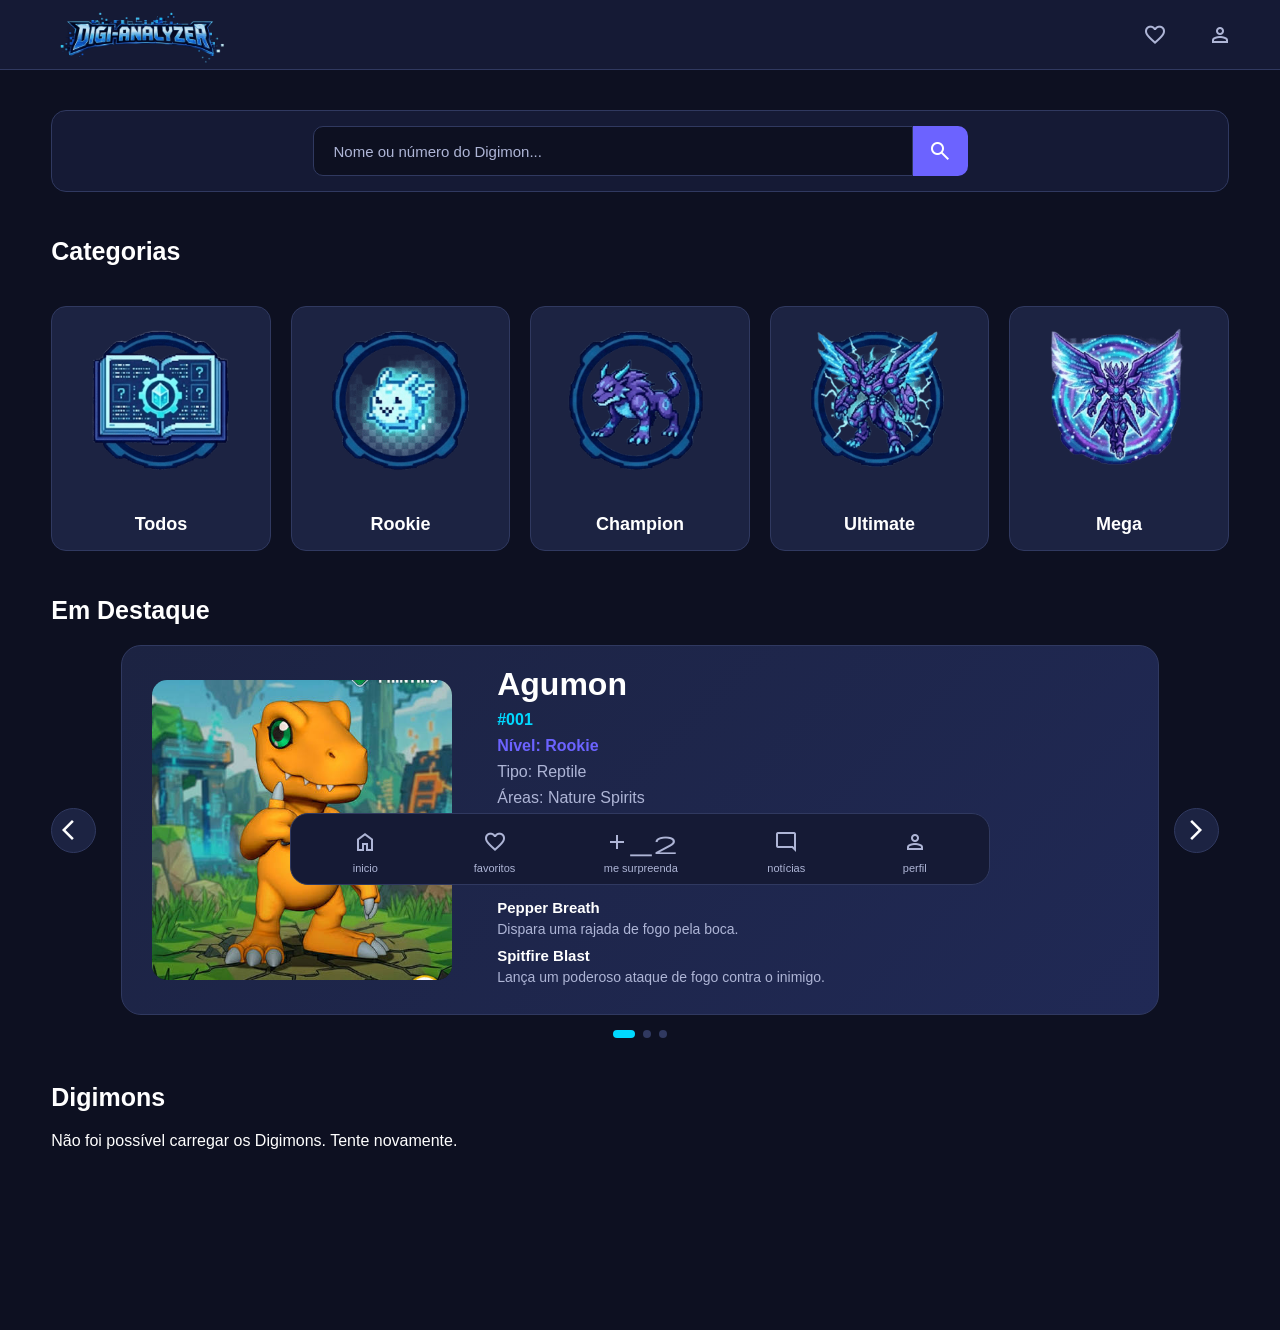
==== commit 70f6d3a3: "adicionando surpreenda-me" ====
--- a/src/index.html
+++ b/src/index.html
@@ -158,8 +158,8 @@
           >favoritos
         </li>
         <li>
-          <a class="material-symbols-outlined" href="#surpreenda">add_2</a>me
-          surpreenda
+          <a class="material-symbols-outlined" href="surpreenda.html">add_2</a>
+          me surpreenda
         </li>
         <li>
           <a class="material-symbols-outlined" href="#">mode_comment</a>notícias
--- a/src/css/index/inicio.css
+++ b/src/css/index/inicio.css
@@ -400,4 +400,33 @@
 .navegacao-lista a:hover {
     color: var(--secundaria);
     background-color: var(--card);
+}
+
+.paginacao-digimons {
+    display: flex;
+    justify-content: center;
+    align-items: center;
+    gap: 16px;
+    margin: 30px 0;
+    flex-wrap: wrap;
+}
+
+.paginacao-digimons button {
+    padding: 10px 18px;
+    border: none;
+    border-radius: 8px;
+    cursor: pointer;
+    font: inherit;
+    transition: opacity 0.2s ease;
+    background-color: var(--primaria);
+}
+
+.paginacao-digimons button:disabled {
+    opacity: 0.45;
+    cursor: not-allowed;
+    color: #202955;
+}
+
+.paginacao-digimons span {
+    font-weight: bold;
 }
